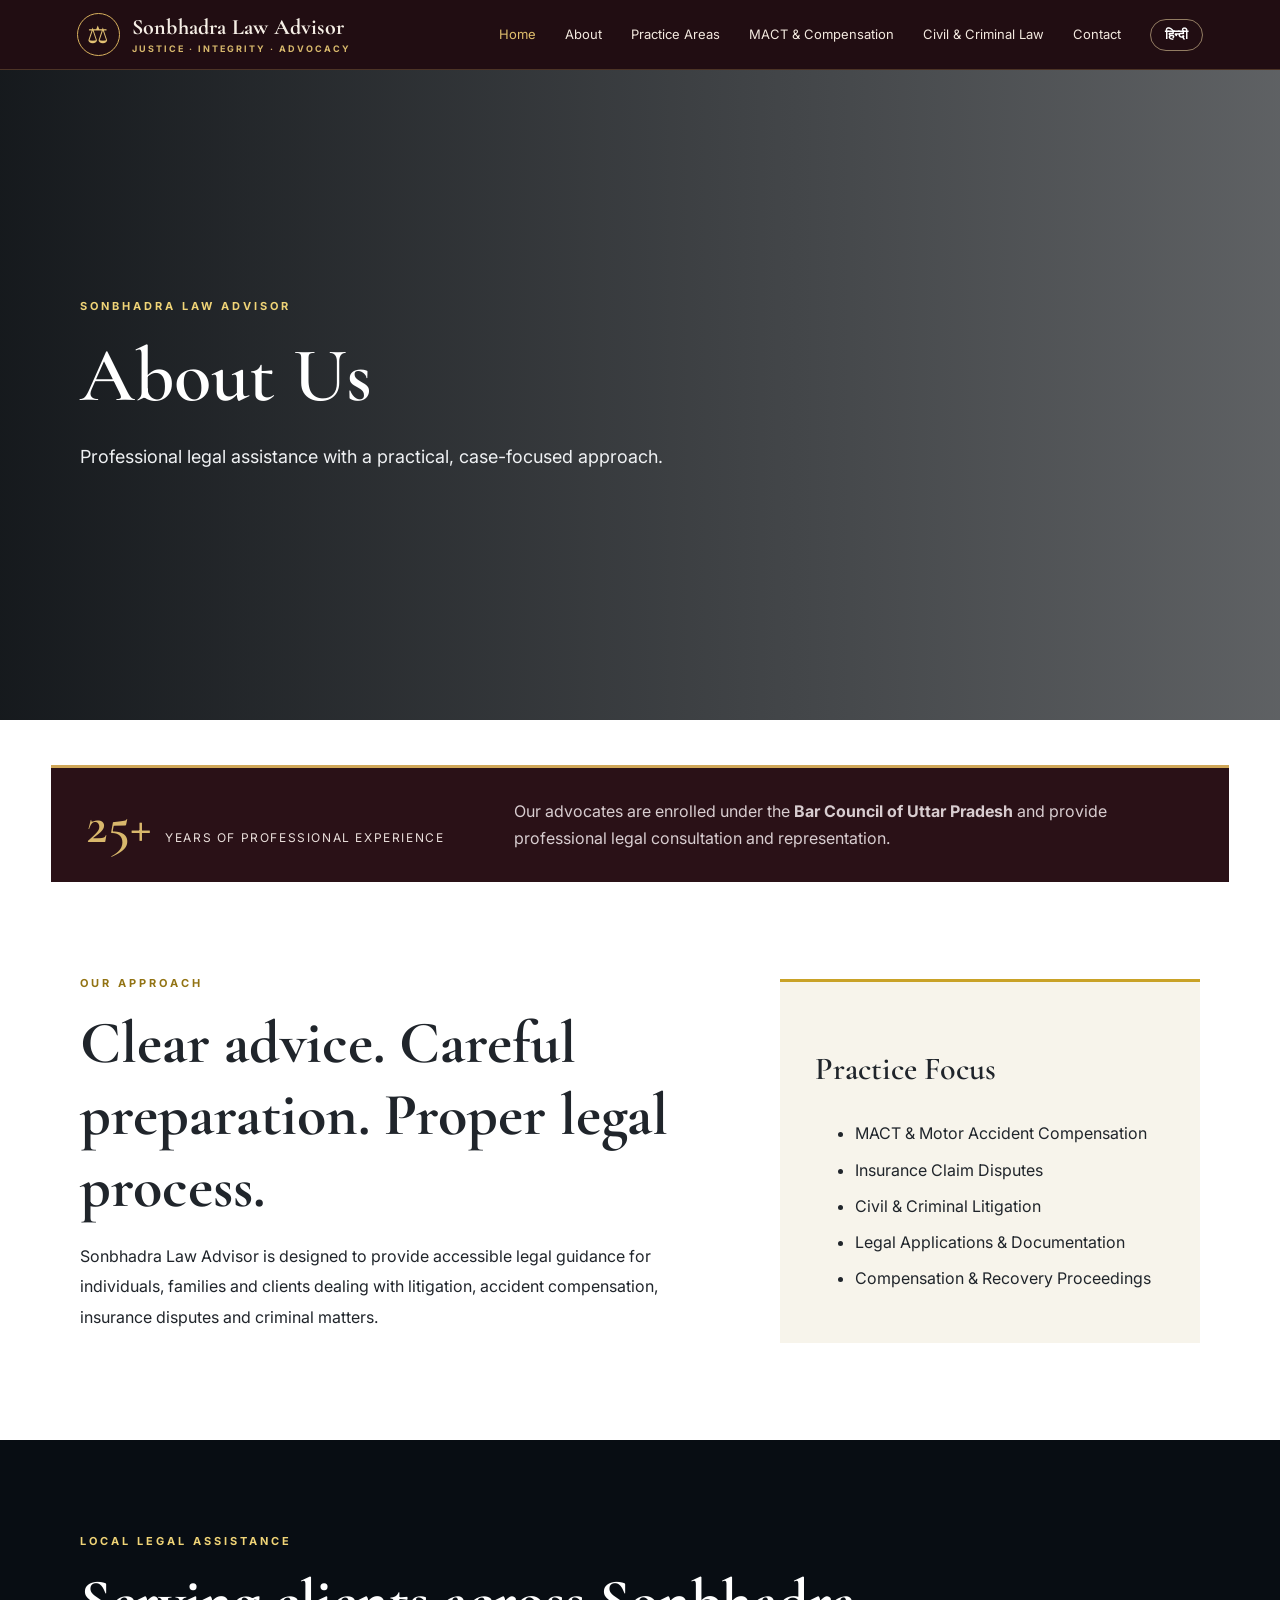
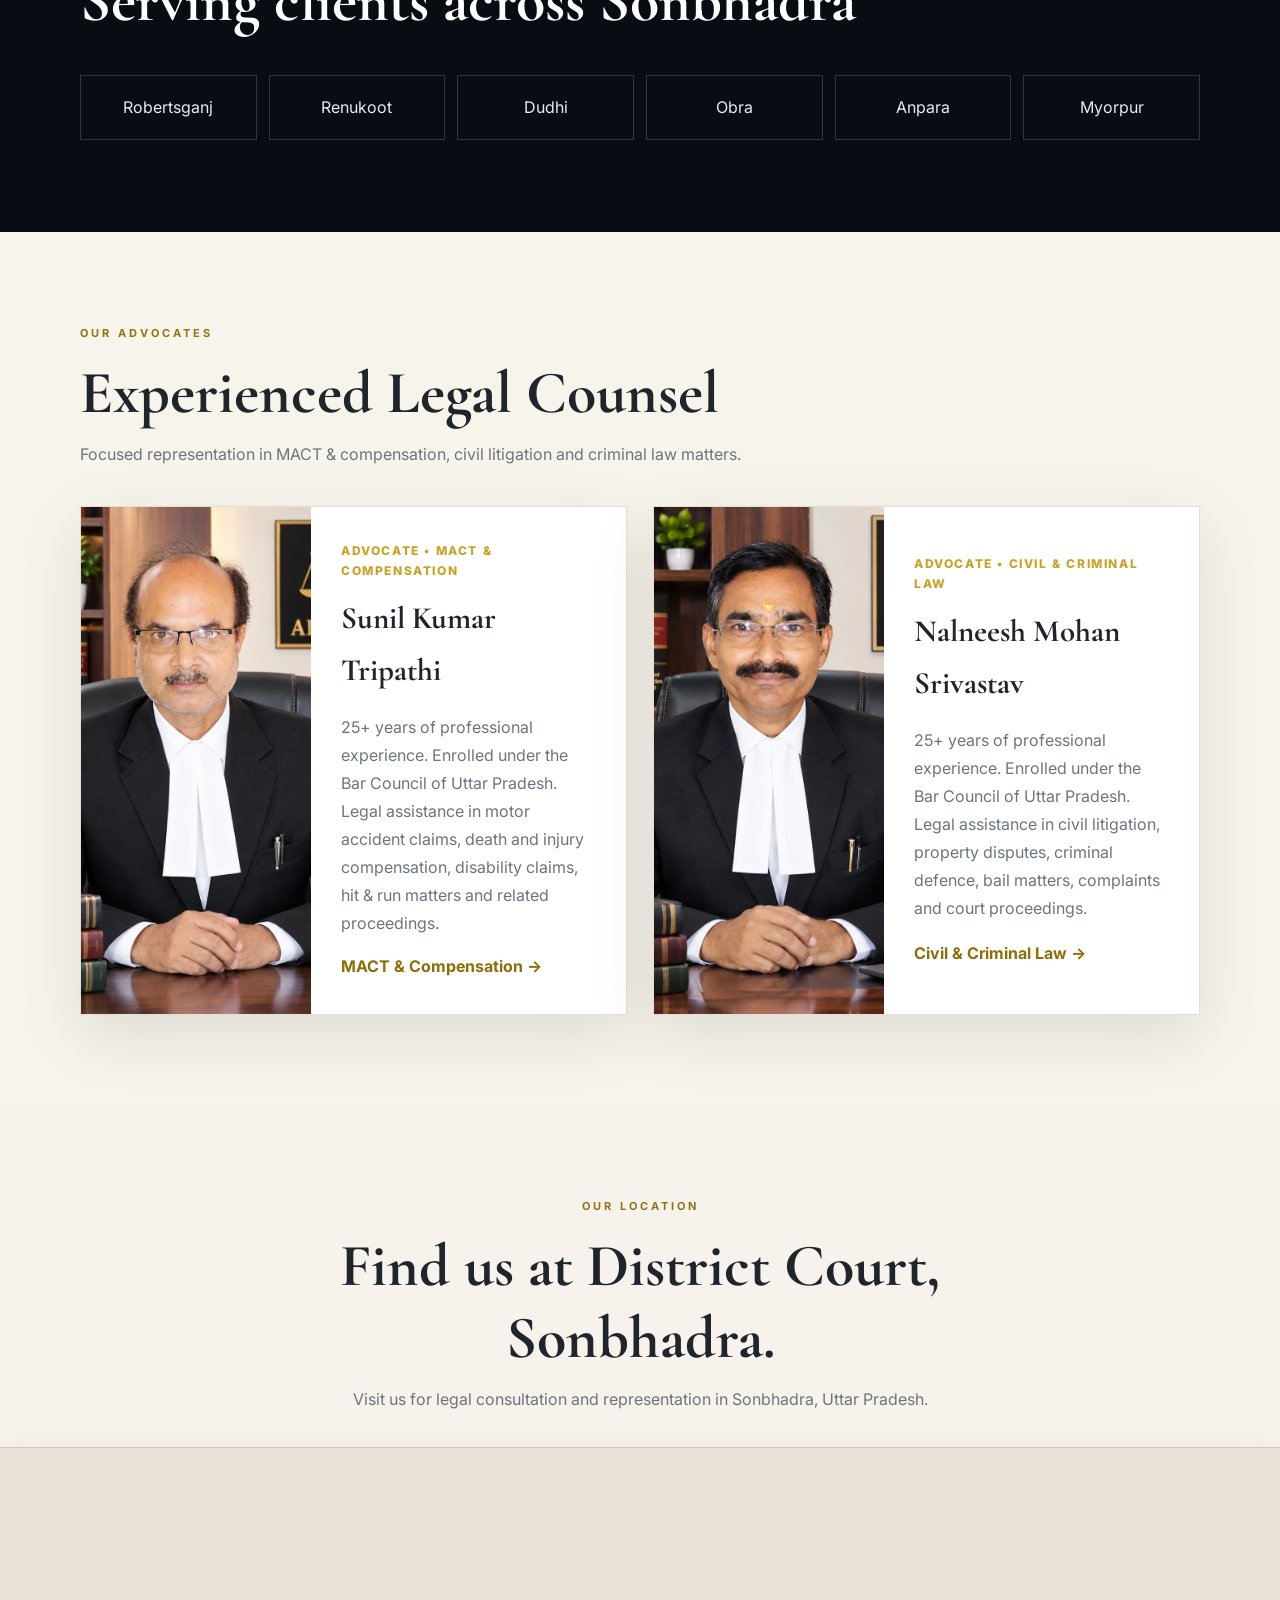
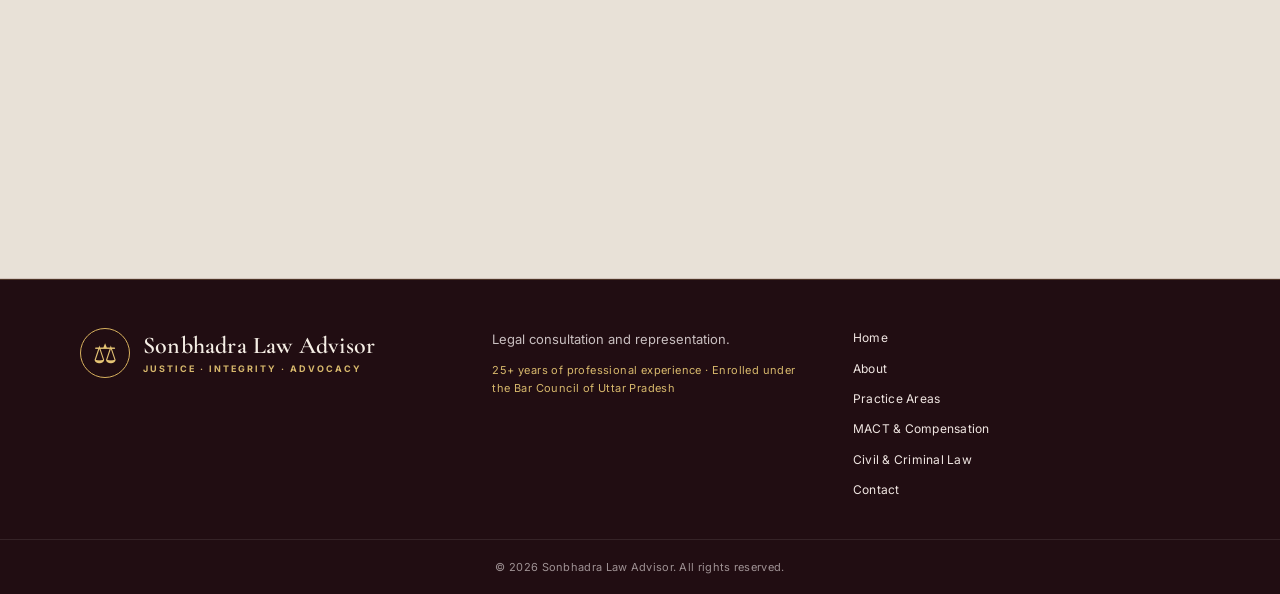
==== about.html @ 663901a7 "first commit" ====
<!DOCTYPE html>

<html lang="en"><head><meta charset="utf-8"/><meta content="width=device-width,initial-scale=1" name="viewport"/>
<title>About Sonbhadra Law Advisor | Advocate &amp; Legal Consultant</title>
<meta content="Learn about Sonbhadra Law Advisor and legal assistance for litigation, compensation, insurance and criminal matters in Sonbhadra." name="description"/>
<link href="https://sonbhadralawadvisor.com/about.html" rel="canonical"/><link href="style.css" rel="stylesheet"/></head>
<body>
<header class="site-header premium-header">
  <a class="logo" href="index.html">
    <div class="logo-symbol" aria-hidden="true">⚖</div>
    <div class="logo-text"><strong>Sonbhadra Law Advisor</strong><span>JUSTICE · INTEGRITY · ADVOCACY</span></div>
  </a>
  <button class="menu-toggle" id="menuToggle" aria-label="Open menu">☰</button>
  <nav id="navLinks">
    <a class="active" href="index.html" data-en="Home" data-hi="होम">Home</a>
    <a href="about.html" data-en="About" data-hi="हमारे बारे में">About</a>
    <a href="services.html" data-en="Practice Areas" data-hi="सेवाएँ">Practice Areas</a>
    <a href="mact-claim-compensation.html" data-en="MACT & Compensation" data-hi="MACT व क्षतिपूर्ति">MACT & Compensation</a>
    <a href="civil-law.html" data-en="Civil & Criminal Law" data-hi="सिविल एवं आपराधिक कानून">Civil & Criminal Law</a>
    <a href="contact.html" data-en="Contact" data-hi="संपर्क">Contact</a>
    <button class="lang-btn" id="langBtn">हिन्दी</button>
  </nav>
</header>
<main>
<section class="page-hero"><div class="container"><p class="eyebrow">SONBHADRA LAW ADVISOR</p><h1 data-en="About Us" data-hi="हमारे बारे में">About Us</h1><p data-en="Professional legal assistance with a practical, case-focused approach." data-hi="व्यावहारिक और मामले-केंद्रित दृष्टिकोण के साथ पेशेवर कानूनी सहायता।">Professional legal assistance with a practical, case-focused approach.</p></div></section>
<div class="experience-banner"><div><span class="experience-number">25+</span><span class="experience-label">Years of professional experience</span></div><p>Our advocates are enrolled under the <strong>Bar Council of Uttar Pradesh</strong> and provide professional legal consultation and representation.</p></div>
<section class="section"><div class="container split"><div><p class="eyebrow dark">OUR APPROACH</p><h2 data-en="Clear advice. Careful preparation. Proper legal process." data-hi="स्पष्ट सलाह। सावधानीपूर्वक तैयारी। उचित कानूनी प्रक्रिया।">Clear advice. Careful preparation. Proper legal process.</h2><p data-en="Sonbhadra Law Advisor is designed to provide accessible legal guidance for individuals, families and clients dealing with litigation, accident compensation, insurance disputes and criminal matters." data-hi="सोनभद्र लॉ एडवाइजर का उद्देश्य व्यक्तियों, परिवारों और ऐसे क्लाइंट्स को सुलभ कानूनी मार्गदर्शन देना है जो वाद-विवाद, दुर्घटना क्षतिपूर्ति, बीमा विवाद और आपराधिक मामलों से जुड़े हैं।">Sonbhadra Law Advisor is designed to provide accessible legal guidance for individuals, families and clients dealing with litigation, accident compensation, insurance disputes and criminal matters.</p></div><div class="info-panel"><h3 data-en="Practice Focus" data-hi="प्रमुख कार्यक्षेत्र">Practice Focus</h3><ul><li>MACT &amp; Motor Accident Compensation</li><li>Insurance Claim Disputes</li><li>Civil &amp; Criminal Litigation</li><li>Legal Applications &amp; Documentation</li><li>Compensation &amp; Recovery Proceedings</li></ul></div></div></section>
<section class="dark-section section"><div class="container"><div class="section-head light"><p class="eyebrow">LOCAL LEGAL ASSISTANCE</p><h2 data-en="Serving clients across Sonbhadra" data-hi="सोनभद्र के विभिन्न क्षेत्रों में कानूनी सहायता">Serving clients across Sonbhadra</h2></div><div class="area-grid"><div>Robertsganj</div><div>Renukoot</div><div>Dudhi</div><div>Obra</div><div>Anpara</div><div>Myorpur</div></div></div></section>
</main>
<section class="advocates-section section">
<div class="container">
<div class="section-head">
<p class="eyebrow dark">OUR ADVOCATES</p>
<h2>Experienced Legal Counsel</h2>
<p class="section-lead">Focused representation in MACT &amp; compensation, civil litigation and criminal law matters.</p>
</div>
<div class="advocates-grid">
<article class="advocate-card">
<div class="advocate-photo-wrap"><img alt="Sunil Kumar Tripathi, Advocate" class="advocate-photo" src="sunil-kumar-tripathi.png"/></div>
<div class="advocate-info">
<p class="advocate-role">ADVOCATE • MACT &amp; COMPENSATION</p>
<h3>Sunil Kumar Tripathi</h3>
<p>25+ years of professional experience. Enrolled under the Bar Council of Uttar Pradesh. Legal assistance in motor accident claims, death and injury compensation, disability claims, hit &amp; run matters and related proceedings.</p>
<a class="text-link" href="mact-claim-compensation.html">MACT &amp; Compensation →</a>
</div>
</article>
<article class="advocate-card">
<div class="advocate-photo-wrap"><img alt="Nalneesh Mohan Srivastav, Advocate" class="advocate-photo" src="nalneesh-mohan-srivastav.png"/></div>
<div class="advocate-info">
<p class="advocate-role">ADVOCATE • CIVIL &amp; CRIMINAL LAW</p>
<h3>Nalneesh Mohan Srivastav</h3>
<p>25+ years of professional experience. Enrolled under the Bar Council of Uttar Pradesh. Legal assistance in civil litigation, property disputes, criminal defence, bail matters, complaints and court proceedings.</p>
<div class="advocate-links">
<a class="text-link" href="civil-law.html">Civil &amp; Criminal Law →</a>
</div>
</div>
</article>
</div>
</div>
</section>

<section class="location-section section" aria-label="Our office location">
  <div class="container">
    <div class="section-head">
      <p class="eyebrow dark">OUR LOCATION</p>
      <h2>Find us at District Court, Sonbhadra.</h2>
      <p class="section-lead">Visit us for legal consultation and representation in Sonbhadra, Uttar Pradesh.</p>
    </div>
    <div class="map-frame">
      <iframe class="map" loading="lazy" title="District Court Sonbhadra location" src="https://www.google.com/maps?q=District%20Court%20Sonbhadra%20Uttar%20Pradesh&amp;output=embed"></iframe>
    </div>
  </div>
</section>
<footer class="footer premium-footer">
  <div class="container footer-top">
    <a class="footer-logo" href="index.html" aria-label="Sonbhadra Law Advisor home">
      <div class="footer-logo-symbol" aria-hidden="true">⚖</div>
      <div class="footer-logo-text"><strong>Sonbhadra Law Advisor</strong><span>JUSTICE · INTEGRITY · ADVOCACY</span></div>
    </a>
    <div class="footer-description"><p>Legal consultation and representation.</p><p class="footer-experience">25+ years of professional experience · Enrolled under the Bar Council of Uttar Pradesh</p></div>
    <nav class="footer-nav" aria-label="Footer navigation">
      <a href="index.html">Home</a><a href="about.html">About</a><a href="services.html">Practice Areas</a><a href="mact-claim-compensation.html">MACT &amp; Compensation</a><a href="civil-law.html">Civil &amp; Criminal Law</a><a href="contact.html">Contact</a>
    </nav>
  </div>
  <div class="copyright">© <span id="year"></span> Sonbhadra Law Advisor. All rights reserved.</div>
</footer><script src="script.js"></script></body></html>
---- style.css ----
@import url('https://fonts.googleapis.com/css2?family=Cormorant+Garamond:wght@500;600;700&family=Inter:wght@400;500;600;700&display=swap');

:root {
  --gold: #c9a227;
  --gold2: #f0d477;
  --dark: #080d13;
  --dark2: #101721;
  --cream: #f7f4eb;
  --white: #fff;
  --text: #20252b;
  --muted: #6d747e;
  --border: #e4dfd2;
  --shadow: 0 20px 60px rgba(0,0,0,.10);
  --serif: "Cormorant Garamond", Georgia, serif;
  --sans: Inter, Arial, sans-serif;
}

* { box-sizing: border-box; }

html { scroll-behavior: smooth; }

body {
  margin: 0;
  color: var(--text);
  font-family: var(--sans);
  line-height: 1.7;
  background: #fff;
}

a {
  text-decoration: none;
  color: inherit;
}

.container {
  width: min(1120px, 92%);
  margin: auto;
}

/* =========================
   HEADER / NAVIGATION
========================= */
.site-header {
  position: sticky;
  top: 0;
  z-index: 50;
  min-height: 78px;
  display: flex;
  align-items: center;
  padding: 0 4%;
  background: rgba(8,13,19,.97);
  color: #fff;
  border-bottom: 1px solid rgba(201,162,39,.25);
  backdrop-filter: blur(12px);
}

.brand {
  display: flex;
  gap: 11px;
  align-items: center;
  color: #fff;
  font-size: 13px;
  line-height: 1.05;
  letter-spacing: 2px;
}

.brand b {
  color: var(--gold2);
  font-weight: 700;
}

.brand-mark {
  width: 43px;
  height: 43px;
  display: grid;
  place-items: center;
  border: 1px solid var(--gold);
  border-radius: 50%;
  color: var(--gold2);
  font-size: 24px;
}

.site-header nav {
  margin-left: auto;
  display: flex;
  align-items: center;
  gap: 22px;
}

.site-header nav a {
  color: #e9edf2;
  font-size: 13px;
  transition: .25s;
}

.site-header nav a:hover,
.site-header nav a.active {
  color: var(--gold2);
}

.lang-btn {
  padding: 8px 12px;
  border: 1px solid var(--gold);
  border-radius: 4px;
  background: transparent;
  color: var(--gold2);
  cursor: pointer;
  font-weight: 600;
}

.menu-toggle {
  display: none;
  margin-left: auto;
  border: 0;
  background: none;
  color: #fff;
  font-size: 26px;
  cursor: pointer;
}

/* =========================
   HERO
========================= */
.hero {
  min-height: 650px;
  position: relative;
  display: flex;
  align-items: center;
  background:
    linear-gradient(90deg, rgba(4,8,12,.93), rgba(4,8,12,.64)),
    url("https://images.unsplash.com/photo-1589829545856-d10d557cf95f?auto=format&fit=crop&w=1800&q=85")
    center / cover;
}

.hero-content {
  position: relative;
  padding: 90px 0;
  color: #fff;
}

.eyebrow {
  margin: 0 0 14px;
  color: var(--gold2);
  font-size: 11px;
  font-weight: 700;
  letter-spacing: 3px;
  line-height: 1.7;
  text-transform: uppercase;
}

.eyebrow.dark {
  color: #927313;
}

.hero h1,
.page-hero h1 {
  max-width: 850px;
  margin: 0 0 24px;
  color: #fff;
  font-family: var(--serif);
  font-size: clamp(50px,7vw,88px);
  font-weight: 600;
  line-height: 1.2;
}

.hero-text {
  max-width: 720px;
  color: #e2e6eb;
  font-size: 18px;
  line-height: 1.9;
}

.hero-actions {
  display: flex;
  flex-wrap: wrap;
  gap: 13px;
  margin-top: 30px;
}

/* =========================
   BUTTONS
========================= */
.btn {
  display: inline-flex;
  align-items: center;
  justify-content: center;
  padding: 13px 21px;
  border: 1px solid transparent;
  border-radius: 3px;
  cursor: pointer;
  font-weight: 700;
}

.btn-gold {
  background: var(--gold);
  color: #0a0e13;
}

.btn-gold:hover {
  background: var(--gold2);
}

.btn-outline {
  border-color: rgba(255,255,255,.65);
  color: #fff;
}

.btn-outline:hover {
  border-color: var(--gold2);
  color: var(--gold2);
}

.btn-dark {
  background: var(--dark);
  color: #fff;
}

/* =========================
   COMMON SECTIONS
========================= */
.section {
  padding: 92px 0;
}

.intro {
  background: var(--cream);
}

.section h2 {
  margin: 0 0 18px;
  font-family: var(--serif);
  font-size: clamp(38px,5vw,60px);
  line-height: 1.2;
}

.section-head {
  margin-bottom: 38px;
}

.section-head.light h2 {
  color: #fff;
}

.dark-section {
  background: var(--dark);
  color: #fff;
}

.soft-section {
  background: var(--cream);
}

/* =========================
   SPLIT / QUOTE
========================= */
.split {
  display: grid;
  grid-template-columns: 1.2fr .8fr;
  gap: 70px;
  align-items: center;
}

.quote-card {
  padding: 45px;
  background: var(--dark);
  color: #fff;
  border-left: 4px solid var(--gold);
  box-shadow: var(--shadow);
}

.quote-mark {
  color: var(--gold);
  font: 70px var(--serif);
  line-height: .5;
}

.quote-card p {
  font: 600 28px/1.25 var(--serif);
}

/* =========================
   CARDS
========================= */
.cards {
  display: grid;
  grid-template-columns: repeat(3,1fr);
  gap: 18px;
}

.service-card {
  display: block;
  padding: 30px;
  border: 1px solid rgba(255,255,255,.14);
  background: rgba(255,255,255,.035);
  transition: .25s;
}

.service-card:hover {
  transform: translateY(-5px);
  border-color: var(--gold);
}

.service-card span {
  color: var(--gold2);
  font-size: 12px;
  letter-spacing: 2px;
}

.service-card h3 {
  margin: 14px 0 8px;
  font: 600 28px var(--serif);
}

.service-card p {
  margin: 0;
  color: #c8ced6;
}

.light-cards .service-card.light {
  background: #fff;
  border: 1px solid var(--border);
  color: var(--text);
  box-shadow: 0 8px 30px rgba(0,0,0,.04);
}

.light-cards .service-card.light p {
  color: var(--muted);
}

/* =========================
   CTA
========================= */
.cta {
  background: var(--cream);
}

.cta-box {
  display: flex;
  justify-content: space-between;
  align-items: center;
  gap: 30px;
}

/* =========================
   PAGE HERO / MACT HERO
========================= */
.page-hero {
  min-height: 650px;
  position: relative;
  display: flex;
  align-items: center;
  background:
    linear-gradient(90deg, rgba(4,8,12,.93), rgba(4,8,12,.64)),
    url("https://images.unsplash.com/photo-1589829545856-d10d557cf95f?auto=format&fit=crop&w=1800&q=85")
    center / cover;
}

/* Corrected original .mact-hero syntax */
.mact-hero {
  min-height: 650px;
  position: relative;
  display: flex;
  align-items: center;
  padding: 105px 0 95px;
  color: #fff;
  background:
    linear-gradient(90deg, rgba(4,8,12,.94), rgba(4,8,12,.62)),
    url("https://images.unsplash.com/photo-1505664194779-8beaceb93744?auto=format&fit=crop&w=1800&q=85")
    center / cover;
}

.page-hero h1 {
  margin-bottom: 15px;
  font-size: clamp(48px,6vw,78px);
}

.page-hero p:not(.eyebrow) {
  max-width: 720px;
  color: #eff1f3;
  font-size: 18px;
  line-height: 1.9;
}

/* =========================
   INFORMATION PANEL
========================= */
.info-panel {
  padding: 35px;
  background: var(--cream);
  border-top: 3px solid var(--gold);
}

.info-panel h3 {
  font: 600 32px var(--serif);
}

.info-panel li {
  margin: 9px 0;
}

/* =========================
   AREA GRID
========================= */
.area-grid {
  display: grid;
  grid-template-columns: repeat(6,1fr);
  gap: 12px;
}

.area-grid div {
  padding: 18px;
  border: 1px solid rgba(255,255,255,.16);
  color: #e8ebef;
  text-align: center;
}

/* =========================
   SERVICE LIST
========================= */
.service-list {
  display: grid;
  grid-template-columns: 1fr 1fr;
  gap: 0;
}

.service-list article {
  display: grid;
  grid-template-columns: 55px 1fr;
  gap: 18px;
  padding: 34px 28px;
  border-bottom: 1px solid var(--border);
}

.service-list article > span {
  color: var(--gold);
  font-weight: 700;
}

.service-list h2 {
  margin: 0 0 8px;
  font-size: 36px;
}

.service-list p {
  color: var(--muted);
}

.text-link {
  color: #8d6e08;
  font-weight: 700;
}

/* =========================
   CHECK LIST
========================= */
.check-list {
  display: grid;
  grid-template-columns: 1fr 1fr;
  gap: 13px;
}

.check-list div {
  padding: 15px 18px;
  background: rgba(255,255,255,.06);
  border: 1px solid rgba(255,255,255,.12);
}

/* =========================
   PROCESS STEPS
========================= */
.steps {
  display: grid;
  grid-template-columns: repeat(5,1fr);
  gap: 15px;
}

.steps > div {
  padding: 25px 18px;
  border-top: 2px solid var(--gold);
  background: #fff;
  box-shadow: 0 8px 25px rgba(0,0,0,.05);
}

.steps b {
  color: var(--gold);
  font-size: 13px;
}

.steps h3 {
  margin: 12px 0 5px;
  font: 600 25px var(--serif);
}

.steps p {
  color: var(--muted);
  font-size: 14px;
}

/* =========================
   DOCUMENT GRID
========================= */
.doc-grid {
  display: grid;
  grid-template-columns: repeat(2,1fr);
  gap: 10px;
}

.doc-grid div {
  padding: 14px 17px;
  background: #fff;
  border: 1px solid var(--border);
}

/* =========================
   FAQ
========================= */
.faq-section details {
  padding: 18px 0;
  border-bottom: 1px solid var(--border);
}

.faq-section summary {
  cursor: pointer;
  font-weight: 700;
}

.faq-section details p {
  max-width: 850px;
  color: var(--muted);
}

/* =========================
   CONTACT
========================= */
.contact-box {
  display: grid;
  grid-template-columns: 1fr 1fr;
  gap: 55px;
  align-items: start;
}

.contact-box form {
  display: grid;
  gap: 12px;
}

.contact-box input,
.contact-box textarea {
  width: 100%;
  padding: 14px;
  border: 1px solid var(--border);
  outline: none;
  background: #fff;
  font: inherit;
}

.contact-box input:focus,
.contact-box textarea:focus {
  border-color: var(--gold);
}

.contact-details {
  margin-top: 28px;
  color: var(--muted);
}

/* =========================
   DISCLAIMER
========================= */
.disclaimer {
  padding: 22px 0;
  background: #f1eee5;
  color: #62676d;
  font-size: 13px;
}

/* =========================
   FOOTER
========================= */
.footer {
  padding: 55px 0 0;
  background: #060a0f;
  color: #aeb6c0;
}

.footer-grid {
  display: flex;
  justify-content: space-between;
  gap: 40px;
}

.footer b {
  color: #fff;
  letter-spacing: 1px;
}

.footer p {
  max-width: 500px;
}

.footer-grid > div:last-child {
  display: flex;
  gap: 18px;
  flex-wrap: wrap;
}

.footer a:hover {
  color: var(--gold2);
}

.copyright {
  margin-top: 40px;
  padding: 20px;
  border-top: 1px solid rgba(255,255,255,.08);
  text-align: center;
  font-size: 12px;
}

/* =========================
   HINDI TEXT
========================= */
[data-hi] {
  line-height: 1.9;
}

[data-hi].eyebrow {
  line-height: 1.7;
}

/* =========================
   RESPONSIVE <= 900px
========================= */
@media (max-width: 900px) {
  .site-header {
    min-height: 70px;
  }

  .menu-toggle {
    display: block;
  }

  .site-header nav {
    display: none;
    position: absolute;
    top: 70px;
    left: 0;
    right: 0;
    flex-direction: column;
    align-items: stretch;
    gap: 15px;
    padding: 20px 5%;
    margin-left: 0;
    background: var(--dark);
  }

  .site-header nav.open {
    display: flex;
  }

  .lang-btn {
    align-self: flex-start;
  }

  .cards {
    grid-template-columns: 1fr 1fr;
  }

  .split,
  .contact-box {
    grid-template-columns: 1fr;
    gap: 35px;
  }

  .area-grid {
    grid-template-columns: repeat(3,1fr);
  }

  .steps {
    grid-template-columns: 1fr 1fr;
  }

  .service-list {
    grid-template-columns: 1fr;
  }
}

/* =========================
   RESPONSIVE <= 550px
========================= */
@media (max-width: 550px) {
  .hero {
    min-height: 610px;
  }

  .hero h1 {
    font-size: 48px;
  }

  .section {
    padding: 65px 0;
  }

  .cards,
  .steps,
  .doc-grid {
    grid-template-columns: 1fr;
  }

  .area-grid {
    grid-template-columns: 1fr 1fr;
  }

  .check-list {
    grid-template-columns: 1fr;
  }

  .cta-box,
  .footer-grid {
    flex-direction: column;
    align-items: flex-start;
  }

  .brand {
    font-size: 11px;
  }

  .brand-mark {
    width: 38px;
    height: 38px;
  }

  .service-list article {
    padding: 25px 8px;
  }
}
.team-grid{
  display:grid;
  grid-template-columns:repeat(3,1fr);
  gap:25px;
}

.team-card{
  background:white;
  position:relative;
  overflow:hidden;
  box-shadow:0 12px 35px rgba(36,16,20,.06);
  transition:.4s ease;
}

.team-card:hover{
  transform:translateY(-10px);
  box-shadow:var(--shadow);
}

.team-photo{
  height:300px;
  display:grid;
  place-items:center;
  background:
    linear-gradient(145deg,#e8dfd2,#bcae9d);
  color:var(--burgundy);
  font-size:100px;
  font-family:"Playfair Display",serif;
  position:relative;
  overflow:hidden;
}

.team-photo::after{
  content:"";
  position:absolute;
  inset:0;
  background:linear-gradient(transparent,rgba(36,16,20,.35));
}

.team-info{
  padding:27px;
}

.team-info small{
  color:var(--gold);
  text-transform:uppercase;
  font-size:10px;
  letter-spacing:2px;
  font-weight:700;
}

.team-info h3{
  color:var(--burgundy);
  font-family:"Playfair Display",serif;
  font-size:25px;
  margin:7px 0;
}

.team-info p{
  color:var(--muted);
  font-size:13px;
}
.contact-grid{
  display:grid;
  grid-template-columns:.85fr 1.15fr;
  gap:70px;
}

.contact-details{
  display:grid;
  gap:25px;
  margin-top:30px;
}

.contact-item{
  display:flex;
  gap:15px;
  align-items:flex-start;
}

.contact-icon{
  width:42px;
  height:42px;
  border:1px solid var(--gold);
  color:var(--gold);
  display:grid;
  place-items:center;
  flex-shrink:0;
}

.contact-item strong{
  display:block;
  color:var(--burgundy);
  margin-bottom:3px;
}

.contact-item span{
  color:var(--muted);
  font-size:13px;
}

.contact-form{
  background:white;
  padding:40px;
  box-shadow:0 15px 50px rgba(36,16,20,.07);
}

.form-row{
  display:grid;
  grid-template-columns:1fr 1fr;
  gap:18px;
}

.form-group{
  margin-bottom:18px;
}

.form-group label{
  display:block;
  color:var(--burgundy);
  font-size:12px;
  font-weight:700;
  margin-bottom:7px;
}

.form-group input,
.form-group textarea,
.form-group select{
  width:100%;
  border:1px solid #e4ddd4;
  background:#fcfaf7;
  padding:13px 14px;
  outline:none;
  font-family:inherit;
  font-size:13px;
}

.form-group textarea{
  min-height:125px;
  resize:vertical;
}

.form-group input:focus,
.form-group textarea:focus,
.form-group select:focus{
  border-color:var(--gold);
}

/* MAP */

.map{
  width:100%;
  height:370px;
  border:0;
  display:block;
}



/* =========================
   ADVOCATE / COUNSEL SECTIONS
========================= */
.advocates-section {
  background: var(--cream);
}

.section-lead {
  max-width: 700px;
  color: var(--muted);
  margin-top: -6px;
}

/* Home page advocate profiles with photos */
.homepage-team .advocate-card {
  display: block;
  grid-template-columns: none;
}
.advocates-grid {
  display: grid;
  grid-template-columns: repeat(2, minmax(0, 1fr));
  gap: 26px;
}

.advocate-card {
  display: grid;
  grid-template-columns: 230px 1fr;
  background: #fff;
  border: 1px solid var(--border);
  box-shadow: var(--shadow);
  overflow: hidden;
}

.advocate-card.compact {
  grid-template-columns: 180px 1fr;
}

.advocate-photo-wrap {
  min-height: 360px;
}

.advocate-photo,
.counsel-image {
  width: 100%;
  height: 100%;
  object-fit: cover;
  object-position: center top;
  display: block;
}

.advocate-info {
  padding: 34px 30px;
  align-self: center;
}

.advocate-role,
.counsel-specialization {
  margin: 0 0 10px;
  color: var(--gold);
  font-size: 12px;
  font-weight: 800;
  letter-spacing: 1.6px;
}

.advocate-info h3,
.counsel-copy h2 {
  margin: 0 0 12px;
  font-family: var(--serif);
  color: var(--text);
}

.advocate-info h3 {
  font-size: 31px;
}

.advocate-info p:not(.advocate-role) {
  color: var(--muted);
  line-height: 1.75;
}

.advocate-links {
  display: flex;
  flex-wrap: wrap;
  gap: 12px;
  margin-top: 18px;
}

.counsel-section {
  background: #fff;
}

.counsel-layout {
  display: grid;
  grid-template-columns: minmax(280px, 420px) 1fr;
  gap: 58px;
  align-items: center;
}

.counsel-photo {
  height: 500px;
  overflow: hidden;
  border: 1px solid var(--border);
  box-shadow: var(--shadow);
}

.counsel-copy {
  max-width: 720px;
}

.counsel-copy h2 {
  font-size: clamp(38px, 5vw, 62px);
}

.counsel-copy > p:not(.eyebrow):not(.counsel-specialization) {
  color: var(--muted);
  line-height: 1.85;
  max-width: 680px;
}

.btn-outline-dark {
  border: 1px solid var(--dark);
  color: var(--dark);
}

.btn-outline-dark:hover {
  background: var(--dark);
  color: #fff;
}

@media (max-width: 900px) {
  .advocates-grid,
  .counsel-layout {
    grid-template-columns: 1fr;
  }

  .advocate-card,
  .advocate-card.compact {
    grid-template-columns: 190px 1fr;
  }

  .counsel-photo {
    height: 440px;
    max-width: 520px;
  }
}

@media (max-width: 620px) {
  .advocate-card,
  .advocate-card.compact {
    grid-template-columns: 1fr;
  }

  .advocate-photo-wrap {
    height: 360px;
    min-height: 0;
  }

  .advocate-card.compact .advocate-photo {
    height: 320px;
  }

  .advocate-info {
    padding: 26px 22px;
  }

  .counsel-photo {
    height: 380px;
  }
}


/* =========================
   HOMEPAGE FLOATING CONTACT
========================= */
.floating-actions {
  position: fixed;
  right: 22px;
  bottom: 22px;
  z-index: 100;
  display: flex;
  flex-direction: column;
  gap: 10px;
  align-items: flex-end;
}

.floating-actions a {
  display: inline-flex;
  align-items: center;
  gap: 9px;
  min-height: 48px;
  padding: 0 16px;
  border-radius: 999px;
  box-shadow: 0 10px 28px rgba(0,0,0,.22);
  font-size: 13px;
  font-weight: 800;
  transition: transform .2s ease, box-shadow .2s ease;
}

.floating-actions a:hover {
  transform: translateY(-2px);
  box-shadow: 0 14px 34px rgba(0,0,0,.28);
}

.floating-consultant {
  background: var(--gold);
  color: var(--dark);
}

.floating-whatsapp {
  background: #25d366;
  color: #fff;
}

.floating-actions span {
  width: 26px;
  height: 26px;
  display: grid;
  place-items: center;
  border-radius: 50%;
  font-size: 16px;
}

@media (max-width: 640px) {
  .floating-actions {
    right: 12px;
    bottom: 12px;
    gap: 8px;
  }
  .floating-actions a {
    min-height: 44px;
    padding: 0 13px;
    font-size: 12px;
  }
}

/* =========================
   REFERENCE-STYLE HOMEPAGE
========================= */
.hero-description{max-width:760px;color:#e2e6eb;font-size:18px;line-height:1.9;margin:0}
.consultation-strip{background:var(--cream);padding:0 0 20px}
.consultation-card{margin-top:-35px;position:relative;z-index:3;display:flex;justify-content:space-between;align-items:center;gap:35px;padding:38px 42px;background:#fff;border-top:3px solid var(--gold);box-shadow:0 18px 50px rgba(0,0,0,.10)}
.consultation-card h2{margin:0 0 8px;font:600 36px/1.2 var(--serif)}
.consultation-card p:not(.eyebrow){margin:0;color:var(--muted)}
.section-lead{max-width:760px;color:var(--muted);font-size:16px}
.section-head.light .section-lead{color:#c8ced6}
.practice-cards{grid-template-columns:repeat(3,1fr)}
.quote-signature{margin-top:25px;color:var(--gold2);font-size:12px;letter-spacing:2px;text-transform:uppercase;font-weight:700}
.contact-section{background:var(--cream)}
.contact-grid{display:grid;grid-template-columns:1fr 1fr;gap:70px;align-items:start}
.contact-copy h2{font:600 clamp(40px,5vw,60px)/1.15 var(--serif);margin:0 0 15px}
.contact-copy>p:not(.eyebrow){color:var(--muted);max-width:580px}
.contact-details{display:grid;gap:22px;margin-top:34px}
.contact-item{display:flex;gap:15px;align-items:flex-start}
.contact-icon{width:42px;height:42px;display:grid;place-items:center;border:1px solid var(--gold);color:#8d6e08;background:#fff;font-size:19px;flex:0 0 42px}
.contact-item strong{display:block;margin-bottom:3px;color:var(--text)}
.contact-item span{display:block;color:var(--muted)}
.contact-form{padding:38px;background:#fff;box-shadow:var(--shadow);display:grid;gap:17px;border-top:3px solid var(--gold)}
.form-row{display:grid;grid-template-columns:1fr 1fr;gap:16px}
.form-group{display:grid;gap:7px}
.form-group label{font-size:12px;font-weight:700;letter-spacing:.5px;color:#343a40}
.form-group input,.form-group select,.form-group textarea{width:100%;padding:14px 15px;border:1px solid var(--border);background:#fff;color:var(--text);outline:none;font:inherit;border-radius:0}
.form-group input:focus,.form-group select:focus,.form-group textarea:focus{border-color:var(--gold);box-shadow:0 0 0 2px rgba(201,162,39,.10)}
.form-group textarea{min-height:145px;resize:vertical}
.form-note{color:var(--muted);font-size:12px}
.contact-map-wrap{margin-top:35px}
.map{width:100%;height:300px;border:0;display:block;filter:saturate(.75)}
.floating-actions{position:fixed;right:22px;bottom:22px;z-index:100;display:flex;flex-direction:column;gap:10px}
.floating-actions a{display:flex;align-items:center;gap:10px;padding:11px 15px;border-radius:999px;box-shadow:0 10px 30px rgba(0,0,0,.22);font-size:13px}
.floating-consultant{background:var(--dark);color:#fff;border:1px solid var(--gold)}
.floating-whatsapp{background:#168c4a;color:#fff}
.floating-actions span{width:25px;height:25px;display:grid;place-items:center;border-radius:50%;font-size:16px}
.floating-consultant span{color:var(--gold2)}
.floating-whatsapp span{background:rgba(255,255,255,.18)}
@media(max-width:900px){
 .consultation-card,.cta-box{flex-direction:column;align-items:flex-start}
 .consultation-card{margin-top:-20px;padding:30px}
 .practice-cards{grid-template-columns:1fr 1fr}
 .contact-grid{grid-template-columns:1fr;gap:40px}
}
@media(max-width:550px){
 .practice-cards,.form-row{grid-template-columns:1fr}
 .consultation-card h2{font-size:30px}
 .contact-form{padding:25px 20px}
 .floating-actions{right:14px;bottom:14px}
 .floating-actions a{padding:10px 13px}
 .floating-actions strong{font-size:12px}
}

/* =========================
   PREMIUM SONBHADRA LAW ADVISOR HEADER + FLOATING CONSULTATION CARD
========================= */
.premium-header{background:#210d12!important;border-bottom:1px solid rgba(226,190,108,.22)!important;min-height:70px!important;padding:0 6%!important;}
.premium-header .logo{display:flex;align-items:center;gap:12px;color:#fff;text-decoration:none}
.premium-header .logo-symbol{width:43px;height:43px;border:1.5px solid #d8b15e;border-radius:50%;display:grid;place-items:center;color:#e4c374;font-size:24px;line-height:1}
.premium-header .logo-text strong{display:block;color:#f5eee5;font-family:var(--serif);font-size:22px;line-height:1.05;letter-spacing:.2px}
.premium-header .logo-text span{display:block;margin-top:5px;color:#d7b86c;font:700 9px/1 Inter,Arial,sans-serif;letter-spacing:2px}
.premium-header nav{gap:29px}
.premium-header nav a{color:#f3e9df;font-size:13px}
.premium-header nav a:hover,.premium-header nav a.active{color:#e1bf6d}
.premium-header .lang-btn{border:1px solid rgba(238,216,165,.55);border-radius:18px;color:#fff;padding:7px 14px;background:transparent}
.premium-hero{min-height:610px;background:linear-gradient(90deg,rgba(30,11,16,.92) 0%,rgba(37,14,20,.80) 48%,rgba(37,14,20,.48) 100%),url("https://images.unsplash.com/photo-1589829545856-d10d557cf95f?auto=format&fit=crop&w=1800&q=85") center/cover!important}
.hero-layout{width:min(1200px,92%);margin:auto;display:grid;grid-template-columns:minmax(0,1fr) 330px;gap:45px;align-items:center}
.premium-hero .hero-content{padding:75px 0 90px}
.premium-hero h1{font-size:clamp(58px,7.2vw,92px);line-height:.98;color:#e7c778;max-width:700px}
.premium-hero .hero-description{max-width:620px;color:#e7dfe0}
.floating-consultation-card{background:#fff;color:#28171a;padding:38px 30px 30px;box-shadow:0 25px 55px rgba(0,0,0,.28);align-self:center;margin-top:5px;position:relative;z-index:3}
.floating-consultation-card:before{content:"";position:absolute;left:0;top:0;width:100%;height:6px;background:#d1ab60}
.floating-consultation-card .card-eyebrow{color:#c29643;margin-bottom:16px;font-size:10px}
.floating-consultation-card h2{font:600 31px/1.05 var(--serif);margin:0 0 16px;color:#4b1d25}
.floating-consultation-card p:not(.eyebrow){color:#766d6b;font-size:13px;line-height:1.7;margin-bottom:22px}
.btn-card-whatsapp{display:flex;width:100%;background:#d0a758;color:#17110d;border:0;padding:16px 12px;font-size:13px}
.btn-card-whatsapp:hover{background:#e2c172}
@media(max-width:900px){.premium-header{padding:0 4%!important}.hero-layout{grid-template-columns:1fr}.premium-hero{min-height:auto}.floating-consultation-card{width:min(100%,420px);margin:-25px auto 35px}.premium-hero .hero-content{padding-bottom:55px}.premium-header nav{background:#210d12!important;top:70px}}
@media(max-width:550px){.premium-header .logo-text strong{font-size:18px}.premium-header .logo-text span{font-size:7px;letter-spacing:1.5px}.premium-hero h1{font-size:51px}.floating-consultation-card{padding:32px 23px 24px}.floating-consultation-card h2{font-size:28px}}


/* =========================
   LEGAL CONCERN — REFERENCE STYLE
========================= */
.legal-concern-section{
  position:relative;
  min-height:520px;
  display:flex;
  align-items:center;
  justify-content:center;
  overflow:hidden;
  background:
    linear-gradient(90deg,rgba(43,17,23,.97),rgba(62,23,31,.90)),
    url("https://images.unsplash.com/photo-1589994965851-a8f479c573a9?auto=format&fit=crop&w=1800&q=85") center/cover;
  text-align:center;
  color:#fff;
}
.legal-concern-overlay{position:absolute;inset:0;background:radial-gradient(circle at 50% 40%,rgba(132,61,73,.16),transparent 58%);}
.legal-concern-content{position:relative;z-index:1;display:flex;flex-direction:column;align-items:center;padding:70px 20px;}
.legal-concern-eyebrow{color:#d7b86c!important;margin-bottom:22px;letter-spacing:3px;}
.legal-concern-content h2{margin:0;color:#fff;font-family:Georgia,"Times New Roman",serif;font-size:clamp(50px,6.1vw,82px);line-height:1.04;font-weight:600;letter-spacing:-2px;}
.legal-concern-content>p:not(.eyebrow){margin:25px 0 30px;color:#e7dfe0;font-size:16px;line-height:1.8;}
.legal-concern-btn{background:#d0a758;color:#201216;border:0;padding:16px 31px;font-weight:800;box-shadow:0 12px 30px rgba(0,0,0,.24);}
.legal-concern-btn:hover{background:#e0bd70;color:#201216;transform:translateY(-2px);}
.form-heading h3{font:600 34px/1.1 var(--serif);margin:0 0 8px;color:#3d1b21;}
.form-heading p:not(.eyebrow){margin:0 0 8px;color:var(--muted);font-size:14px;line-height:1.7;}
.experience-banner{width:min(1200px,92%);margin:45px auto 0;padding:30px 35px;background:#2a1117;color:#fff;display:flex;align-items:center;justify-content:space-between;gap:30px;border-top:3px solid #d0a758;}
.experience-banner>div{display:flex;align-items:baseline;gap:14px;white-space:nowrap;}
.experience-number{font:600 54px/1 var(--serif);color:#d9b86c;}
.experience-label{font-size:12px;letter-spacing:1.6px;text-transform:uppercase;color:#e9deda;}
.experience-banner p{margin:0;max-width:680px;color:#d8cdd0;line-height:1.7;}
@media(max-width:700px){
  .legal-concern-section{min-height:500px;}
  .legal-concern-content h2{font-size:46px;letter-spacing:-1px;}
  .desktop-break{display:none;}
  .experience-banner{flex-direction:column;align-items:flex-start;padding:26px 22px;}
  .experience-banner>div{white-space:normal;}
  .experience-number{font-size:46px;}
}

.counsel-credential{color:#9b762f!important;font-weight:700;letter-spacing:.2px;margin:10px 0 14px!important;font-size:13px!important;}


/* =========================
   HOMEPAGE INTEGRITY STANDARD
========================= */
.integrity-strip{
  position:relative;
  z-index:2;
  background:
    linear-gradient(90deg,rgba(38,14,20,.98),rgba(53,20,27,.95)),
    url("https://images.unsplash.com/photo-1589829545856-d10d557cf95f?auto=format&fit=crop&w=1800&q=70") center/cover;
  border-top:1px solid rgba(226,190,108,.16);
  border-bottom:1px solid rgba(226,190,108,.16);
  color:#fff;
}
.integrity-inner{
  width:min(1200px,92%);
  margin:0 auto;
  display:grid;
  grid-template-columns:repeat(3,1fr);
}
.integrity-item{
  min-height:132px;
  padding:27px 32px;
  display:flex;
  align-items:center;
  gap:24px;
  border-right:1px solid rgba(255,255,255,.11);
}
.integrity-item:last-child{border-right:0}
.integrity-number{
  flex:0 0 auto;
  color:#dfbf70;
  font:600 27px/1 Georgia,"Times New Roman",serif;
}
.integrity-item strong{
  display:block;
  margin-bottom:8px;
  color:#e9dfe0;
  font-size:11px;
  letter-spacing:1.6px;
}
.integrity-item p{
  margin:0;
  max-width:260px;
  color:#bcaeb1;
  font-size:12px;
  line-height:1.6;
}
.homepage-team{background:#f7f4ee}
.homepage-team .section-head{text-align:center;max-width:780px;margin-left:auto;margin-right:auto}
.homepage-team .section-head h2{font-size:clamp(46px,5.5vw,72px);line-height:1.03;color:#4b1d25}
.homepage-team .section-lead{max-width:720px;margin-left:auto;margin-right:auto}
.homepage-team .advocates-grid{grid-template-columns:repeat(2,minmax(0,1fr));gap:26px}
.homepage-team .advocate-card{display:block;border:0;background:#fff;box-shadow:0 15px 45px rgba(54,35,27,.10)}
.homepage-team .advocate-photo-wrap{height:390px;min-height:0;background:#ddd2c4;overflow:hidden}
.homepage-team .advocate-photo{transition:transform .5s ease}
.homepage-team .advocate-card:hover .advocate-photo{transform:scale(1.025)}
.homepage-team .advocate-info{padding:28px 28px 31px}
.homepage-team .advocate-role{color:#b9893e;font-size:10px;letter-spacing:2px;font-weight:700}
.homepage-team .advocate-info h3{color:#4b1d25;font-family:Georgia,"Times New Roman",serif;font-size:27px;margin:10px 0 9px}
.homepage-team .advocate-info p:not(.advocate-role){color:#746b68;line-height:1.7;font-size:14px}
@media(max-width:900px){
 .integrity-inner{grid-template-columns:1fr}
 .integrity-item{min-height:auto;border-right:0;border-bottom:1px solid rgba(255,255,255,.11);padding:22px 24px}
 .integrity-item:last-child{border-bottom:0}
 .homepage-team .advocates-grid{grid-template-columns:1fr}
}
@media(max-width:550px){
 .homepage-team .section-head h2{font-size:43px}
 .homepage-team .advocate-photo-wrap{height:340px}
 .integrity-item{gap:17px;padding:20px}
}

/* =========================
   PREMIUM FOOTER — MATCHES HEADER BRANDING
========================= */
.premium-footer{
  background:#210d12;
  color:#d8cfd0;
  padding:0;
  border-top:1px solid rgba(226,190,108,.22);
}
.premium-footer .footer-top{
  min-height:230px;
  padding:48px 0 38px;
  display:grid;
  grid-template-columns:minmax(260px,1.05fr) minmax(220px,.9fr) minmax(260px,1fr);
  gap:48px;
  align-items:start;
}
.footer-logo{display:flex;align-items:center;gap:13px;text-decoration:none;color:#fff;width:max-content}
.footer-logo-symbol{
  width:50px;height:50px;border:1.5px solid #d8b15e;border-radius:50%;
  display:grid;place-items:center;color:#e4c374;font-size:27px;line-height:1;
}
.footer-logo-text strong{
  display:block;color:#f5eee5;font-family:var(--serif);font-size:24px;line-height:1.05;font-weight:600;letter-spacing:.2px
}
.footer-logo-text span{
  display:block;margin-top:6px;color:#d7b86c;font:700 9px/1 Inter,Arial,sans-serif;letter-spacing:2px
}
.footer-description p{margin:0 0 11px;color:#c9bfc0;font-size:13px;line-height:1.75}
.footer-description .footer-experience{color:#d7b86c;font-size:11px;letter-spacing:.4px;line-height:1.6}
.footer-nav{display:flex;flex-direction:column;gap:10px;align-items:flex-start}
.footer-nav a{color:#f0e6e2;font-size:12px;letter-spacing:.25px;transition:.25s}
.footer-nav a:hover{color:#e1bf6d}
.premium-footer .copyright{
  margin-top:0;padding:18px 20px;border-top:1px solid rgba(255,255,255,.09);
  color:#9f9294;font-size:11px;letter-spacing:.3px
}
@media(max-width:900px){
  .premium-footer .footer-top{grid-template-columns:1fr 1fr;gap:30px}
  .footer-description{grid-column:1/-1;grid-row:2}
  .footer-nav{grid-column:2;grid-row:1;justify-self:end}
}
@media(max-width:550px){
  .premium-footer .footer-top{grid-template-columns:1fr;padding:38px 0 30px;gap:25px}
  .footer-description,.footer-nav{grid-column:auto;grid-row:auto}
  .footer-nav{justify-self:start}
  .footer-logo-text strong{font-size:21px}
  .footer-logo-symbol{width:45px;height:45px;font-size:24px}
}


/* Location map above the footer on every main page */
.location-section{background:#f7f3ec;padding-top:90px;padding-bottom:90px}
.location-section .section-head{max-width:760px;margin:0 auto 34px;text-align:center}
.map-frame{overflow:hidden;border:1px solid rgba(74,21,30,.14);box-shadow:0 18px 45px rgba(37,18,22,.10);background:#e8e1d7}
.location-section .map{width:100%;height:390px;border:0;display:block;filter:saturate(.78) contrast(.96)}
@media(max-width:700px){.location-section{padding-top:60px;padding-bottom:60px}.location-section .map{height:300px}}

/* Homepage location map: use the full content width with a consistent side margin. */
.homepage-location .container{width:calc(100% - 96px);max-width:none}
.homepage-location .map-frame{width:100%;}
.homepage-location .map{height:430px}
@media(max-width:700px){
  .homepage-location .container{width:calc(100% - 32px)}
  .homepage-location .map{height:300px}
}

/* Full-width location map on every page: edge-to-edge across the location section. */
.location-section .map-frame{
  width:100vw;
  max-width:none;
  margin-left:calc((100% - 100vw)/2);
  margin-right:calc((100% - 100vw)/2);
  border-left:0;
  border-right:0;
  border-radius:0;
}
.location-section .map{
  width:100%;
  height:430px;
}
@media(max-width:700px){
  .location-section .map{height:300px}
}

/* Keep the map directly against the footer with no blank gap. */
.location-section{
  padding-bottom:0 !important;
  margin-bottom:0 !important;
}
.location-section .map-frame{
  margin-bottom:0 !important;
}
.premium-footer{
  margin-top:0 !important;
}
@media(max-width:700px){
  .location-section{padding-bottom:0 !important}
}

.team-second-row{margin-top:40px;}
@media(min-width:901px){.homepage-team .team-second-row{grid-template-columns:repeat(3,minmax(0,1fr));}}
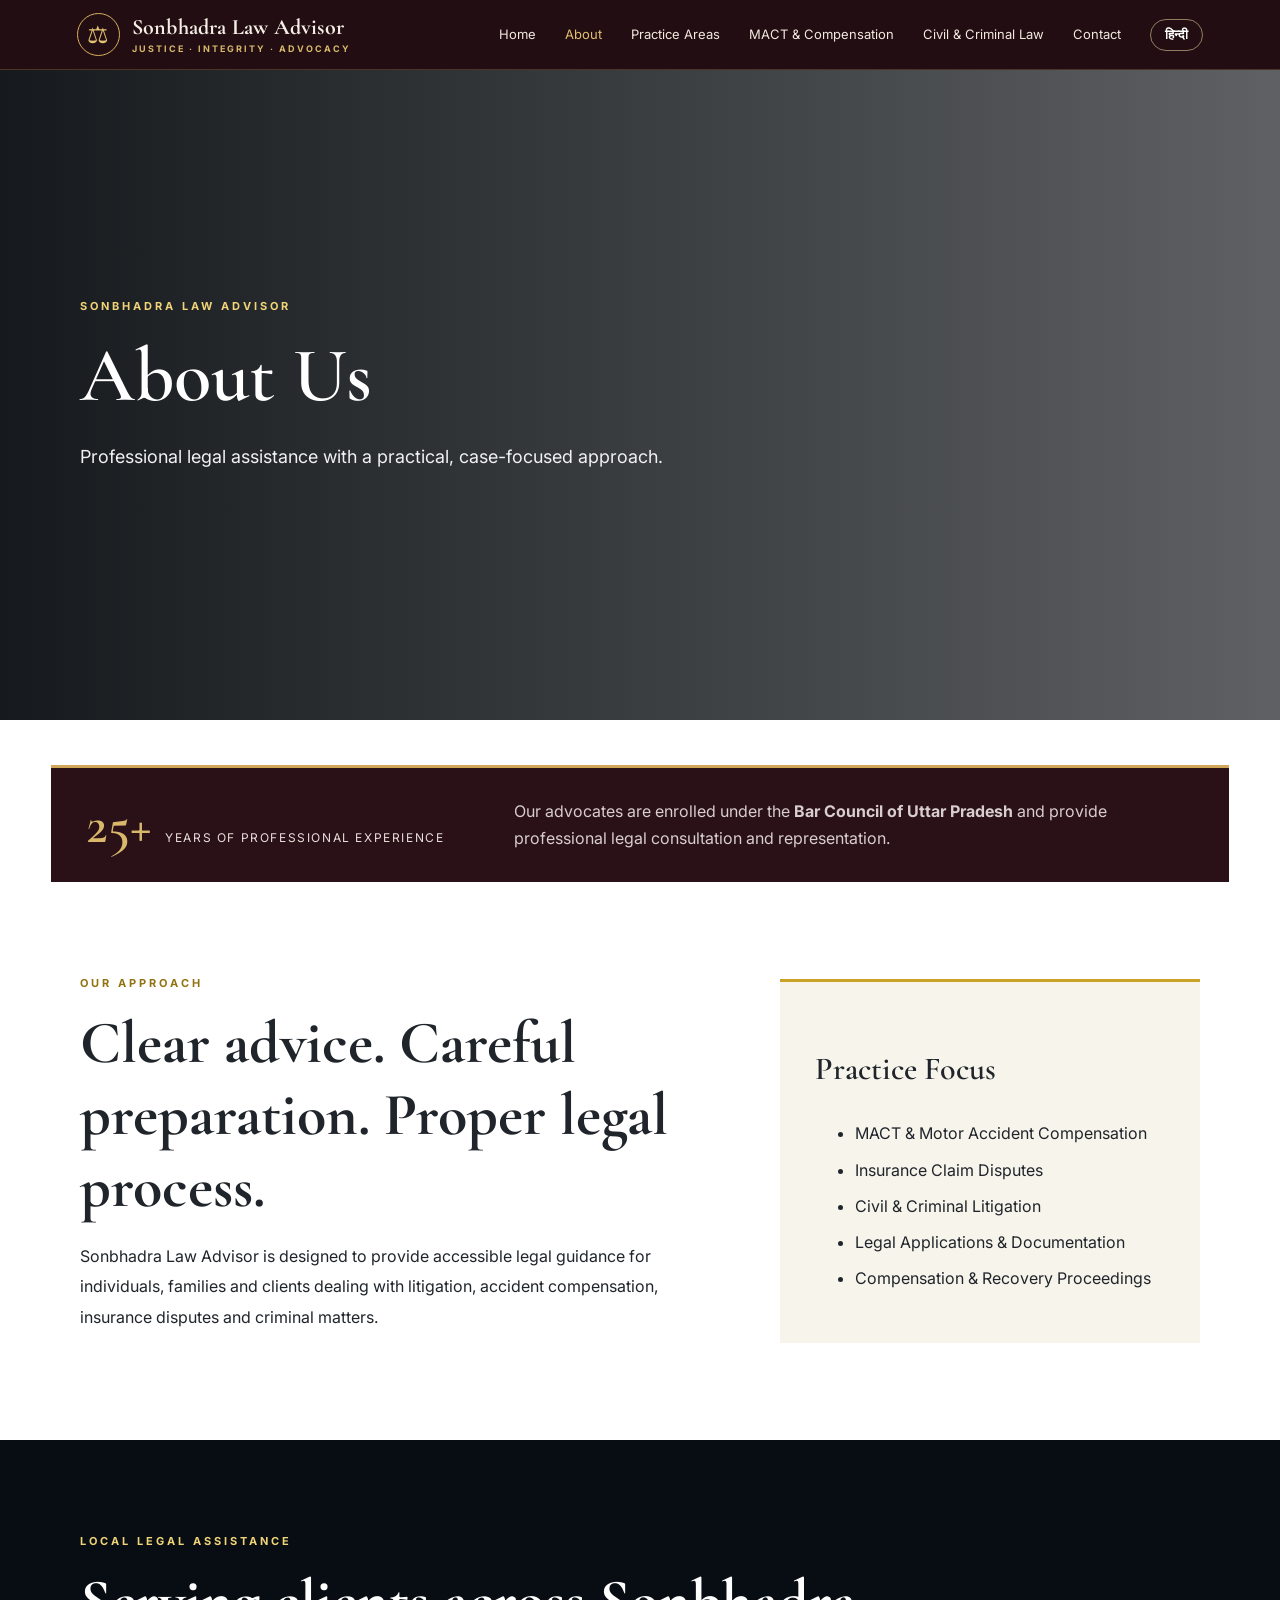
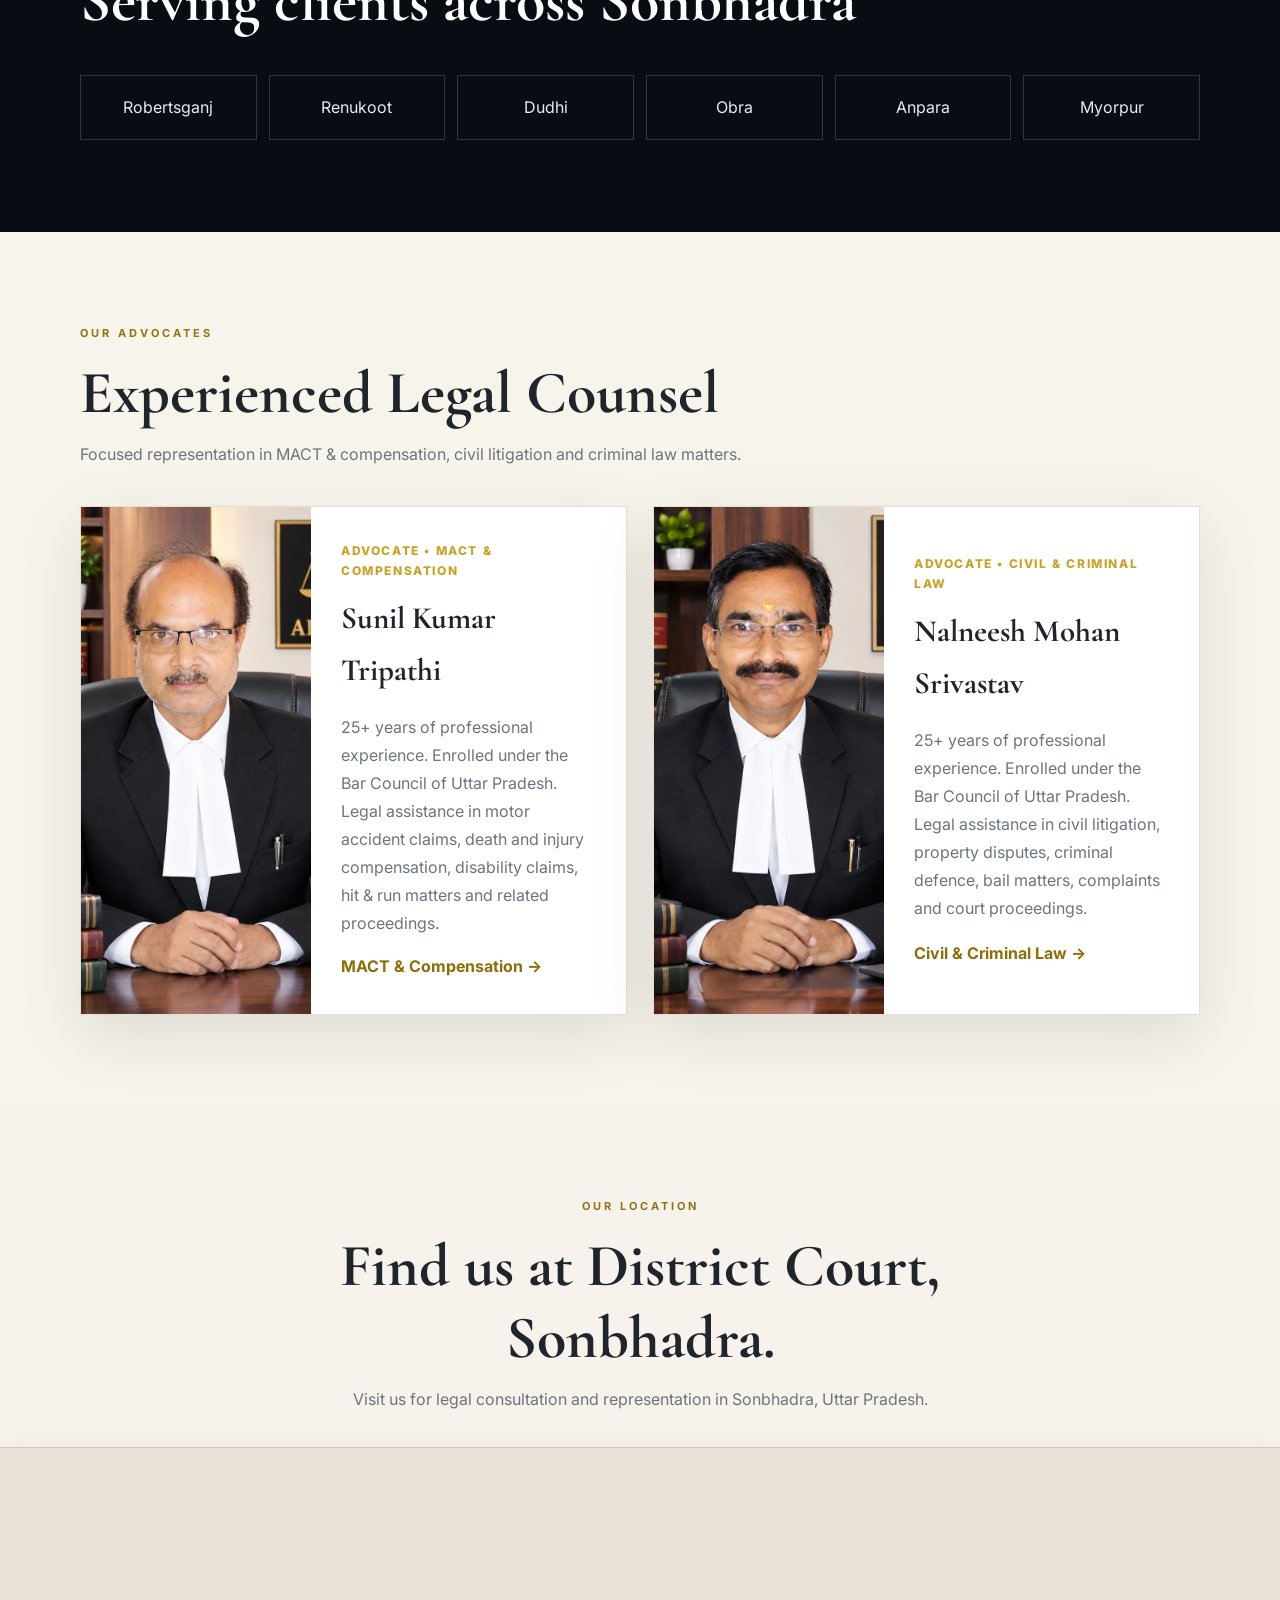
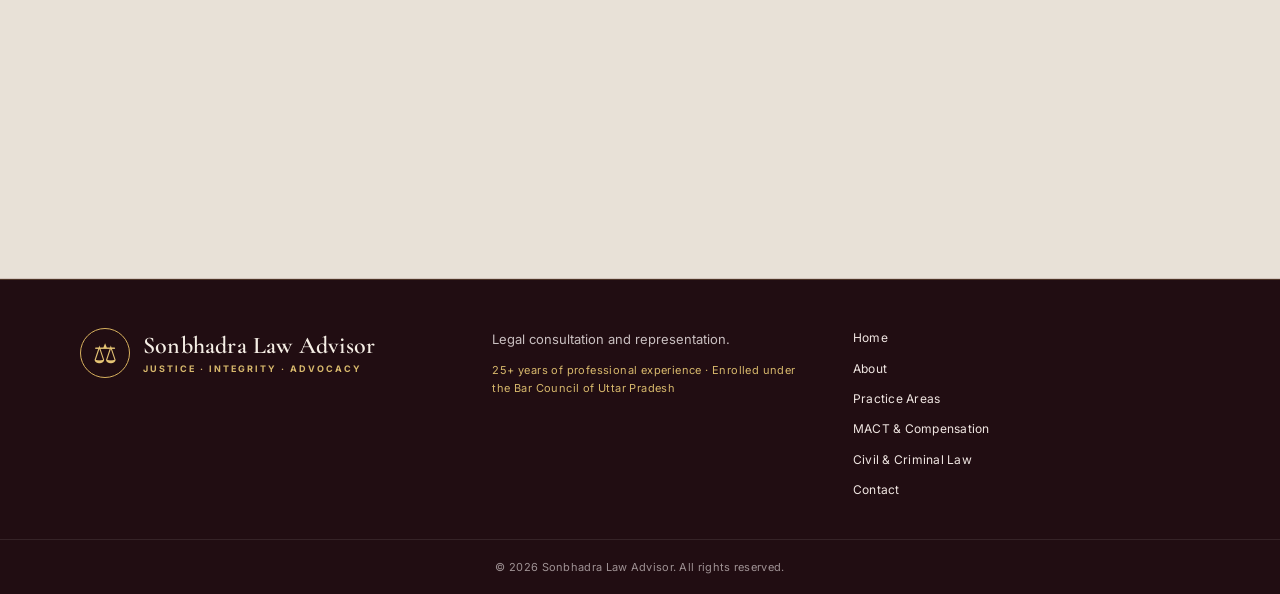
==== commit 444adbba: "Fix active class for About link in navigation" ====
--- a/about.html
+++ b/about.html
@@ -3,7 +3,7 @@
 <html lang="en"><head><meta charset="utf-8"/><meta content="width=device-width,initial-scale=1" name="viewport"/>
 <title>About Sonbhadra Law Advisor | Advocate &amp; Legal Consultant</title>
 <meta content="Learn about Sonbhadra Law Advisor and legal assistance for litigation, compensation, insurance and criminal matters in Sonbhadra." name="description"/>
-<link href="https://sonbhadralawadvisor.com/about.html" rel="canonical"/><link href="style.css" rel="stylesheet"/></head>
+<link href="https://sonbhadralawadvisor.online/about.html" rel="canonical"/><link href="style.css" rel="stylesheet"/></head>
 <body>
 <header class="site-header premium-header">
   <a class="logo" href="index.html">
@@ -12,14 +12,24 @@
   </a>
   <button class="menu-toggle" id="menuToggle" aria-label="Open menu">☰</button>
   <nav id="navLinks">
-    <a class="active" href="index.html" data-en="Home" data-hi="होम">Home</a>
-    <a href="about.html" data-en="About" data-hi="हमारे बारे में">About</a>
+    <a href="index.html" data-en="Home" data-hi="होम">Home</a>
+    <a class="active" href="about.html" data-en="About" data-hi="हमारे बारे में">About</a>
     <a href="services.html" data-en="Practice Areas" data-hi="सेवाएँ">Practice Areas</a>
     <a href="mact-claim-compensation.html" data-en="MACT & Compensation" data-hi="MACT व क्षतिपूर्ति">MACT & Compensation</a>
     <a href="civil-law.html" data-en="Civil & Criminal Law" data-hi="सिविल एवं आपराधिक कानून">Civil & Criminal Law</a>
     <a href="contact.html" data-en="Contact" data-hi="संपर्क">Contact</a>
     <button class="lang-btn" id="langBtn">हिन्दी</button>
   </nav>
+  <!-- Google tag (gtag.js) -->
+<script async src="https://www.googletagmanager.com/gtag/js?id=G-LC73SDHMNC">
+</script>
+<script>
+  window.dataLayer = window.dataLayer || [];
+  function gtag(){dataLayer.push(arguments);}
+  gtag('js', new Date());
+
+  gtag('config', 'G-LC73SDHMNC');
+</script>
 </header>
 <main>
 <section class="page-hero"><div class="container"><p class="eyebrow">SONBHADRA LAW ADVISOR</p><h1 data-en="About Us" data-hi="हमारे बारे में">About Us</h1><p data-en="Professional legal assistance with a practical, case-focused approach." data-hi="व्यावहारिक और मामले-केंद्रित दृष्टिकोण के साथ पेशेवर कानूनी सहायता।">Professional legal assistance with a practical, case-focused approach.</p></div></section>
@@ -83,4 +93,4 @@
     </nav>
   </div>
   <div class="copyright">© <span id="year"></span> Sonbhadra Law Advisor. All rights reserved.</div>
-</footer><script src="script.js"></script></body></html>+</footer><script src="script.js"></script></body></html>
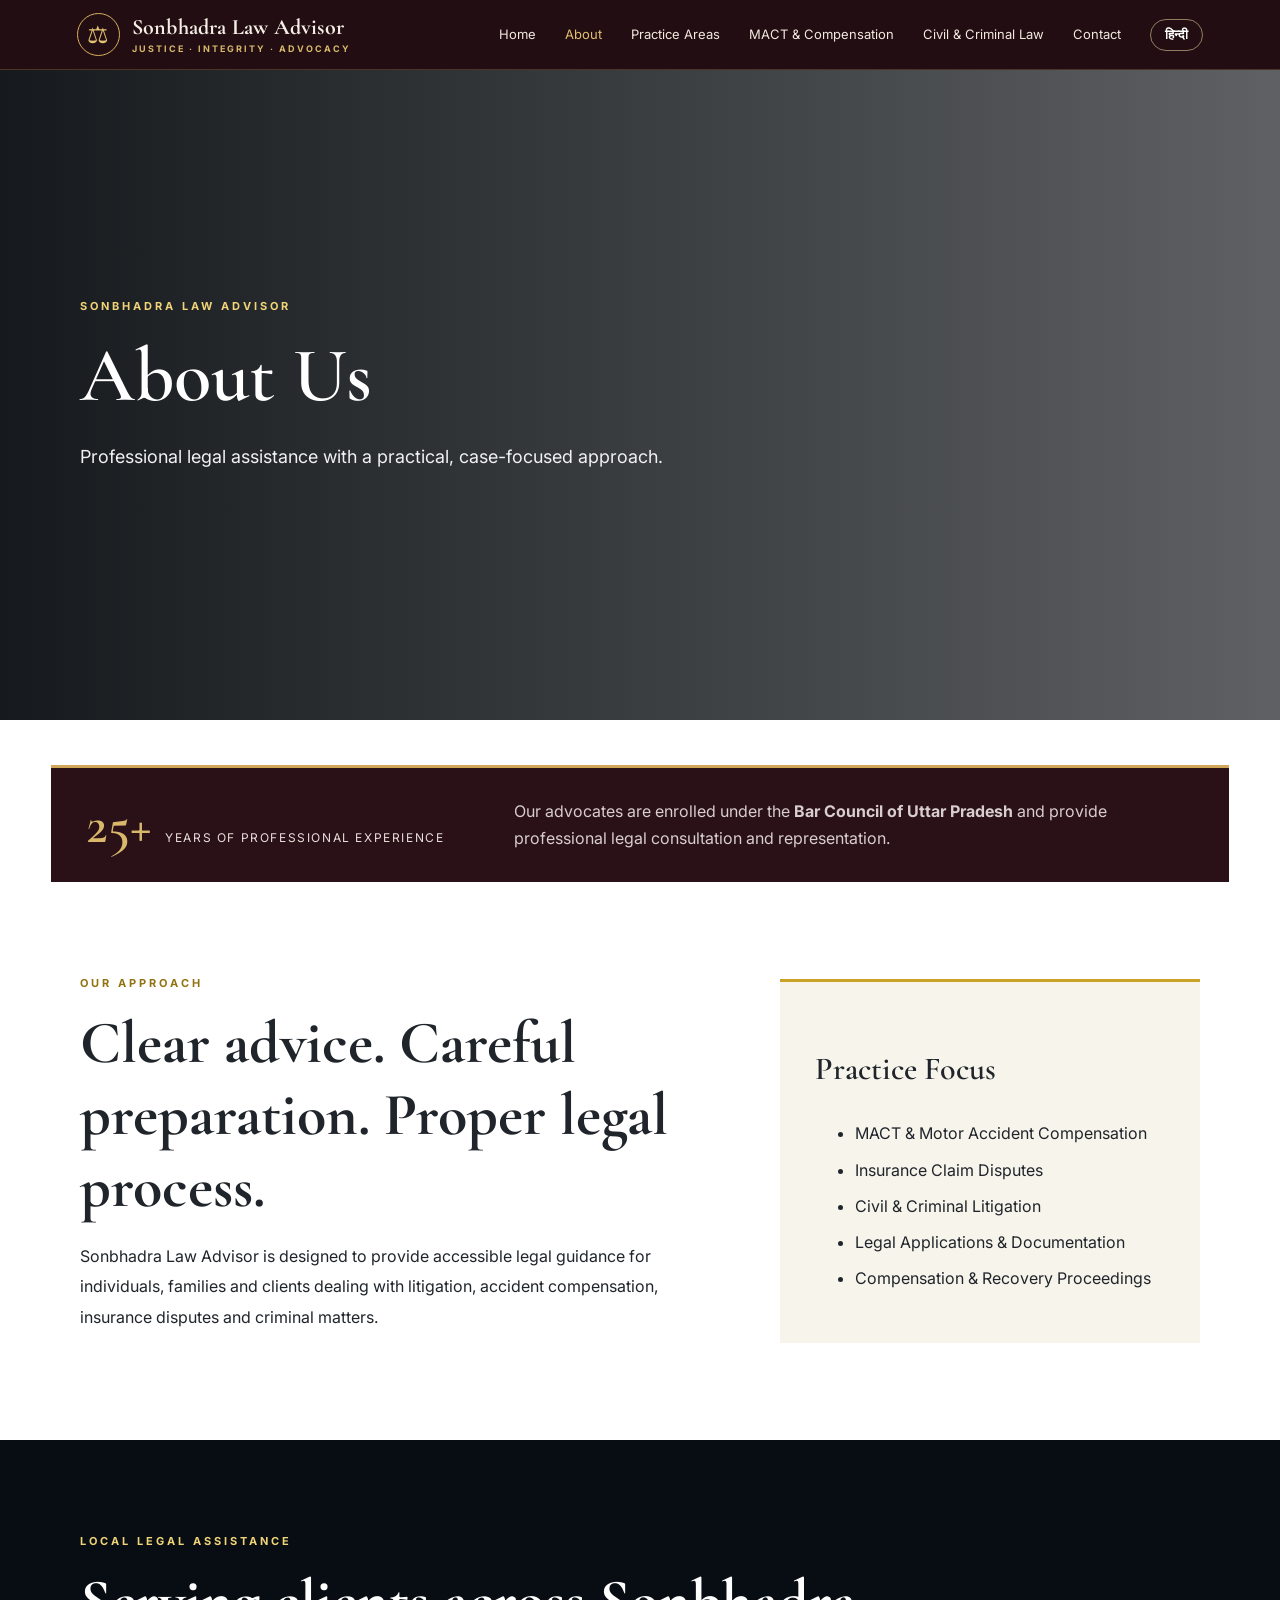
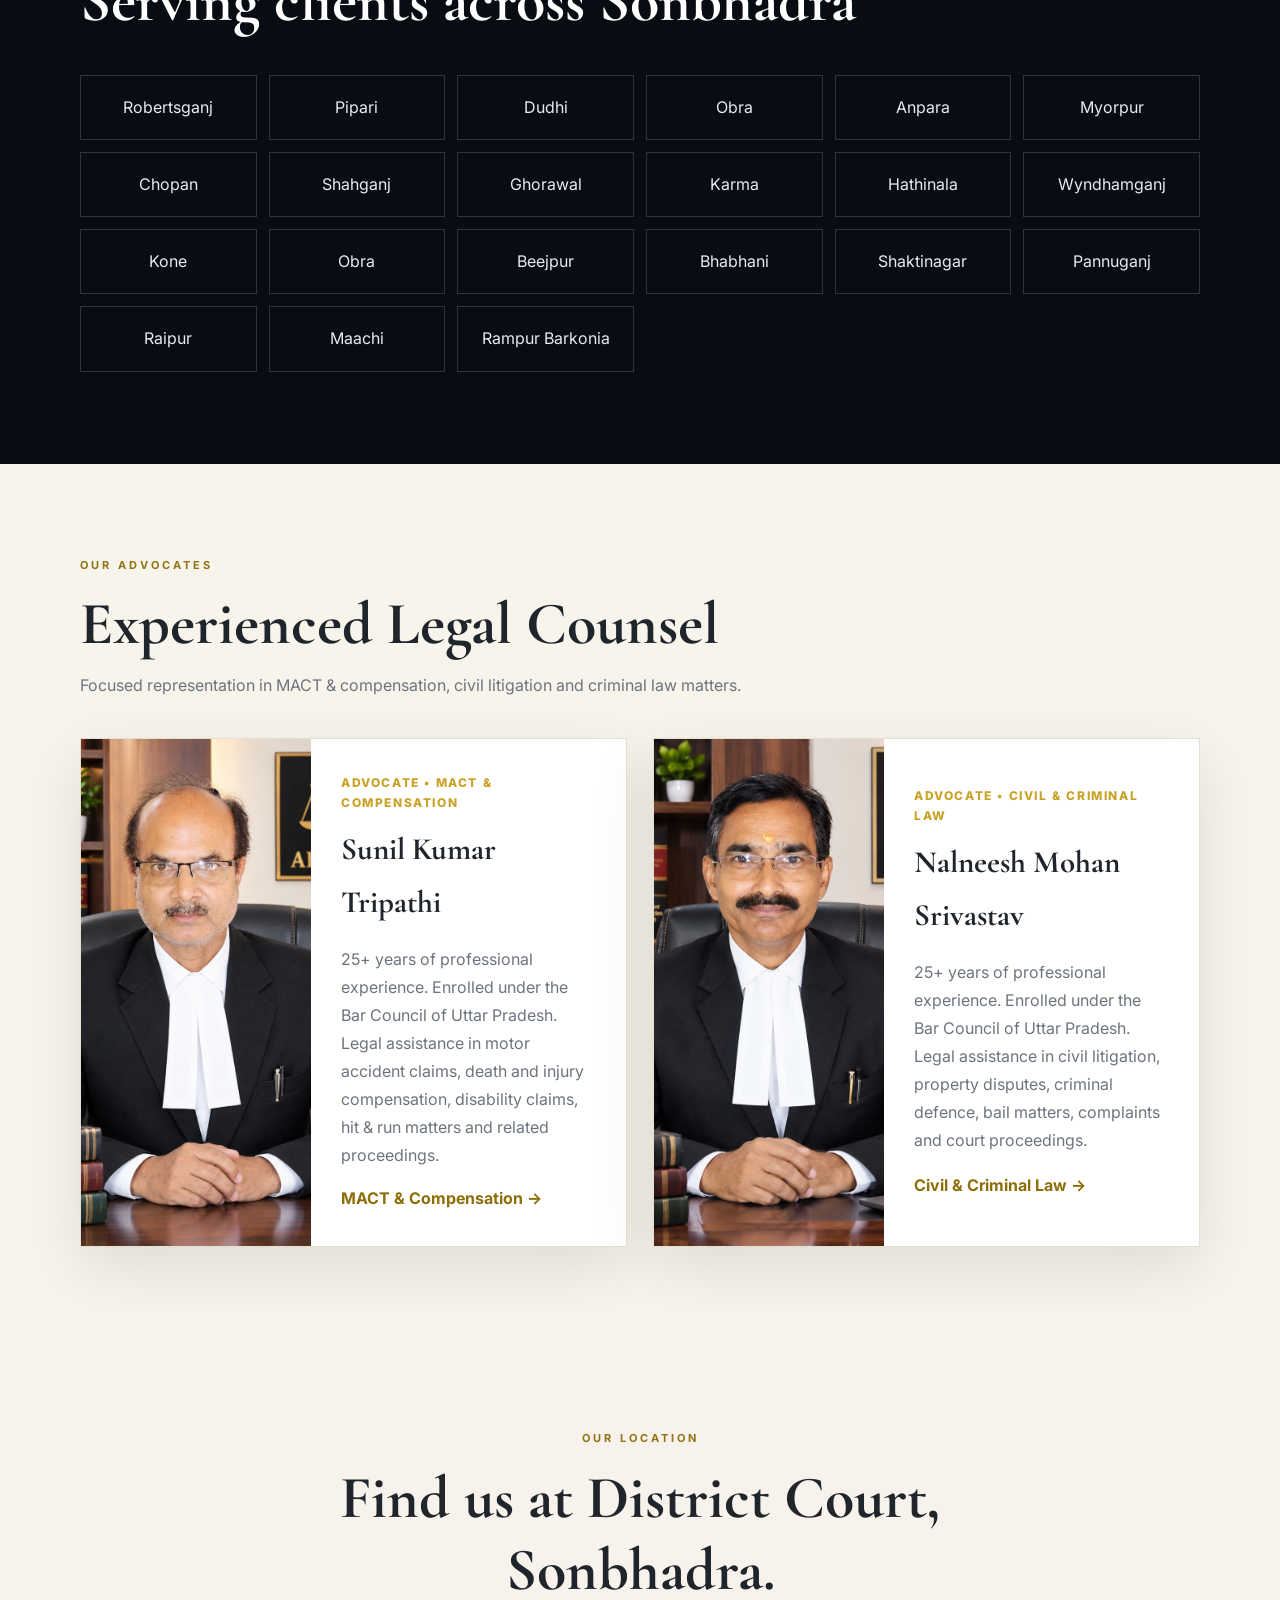
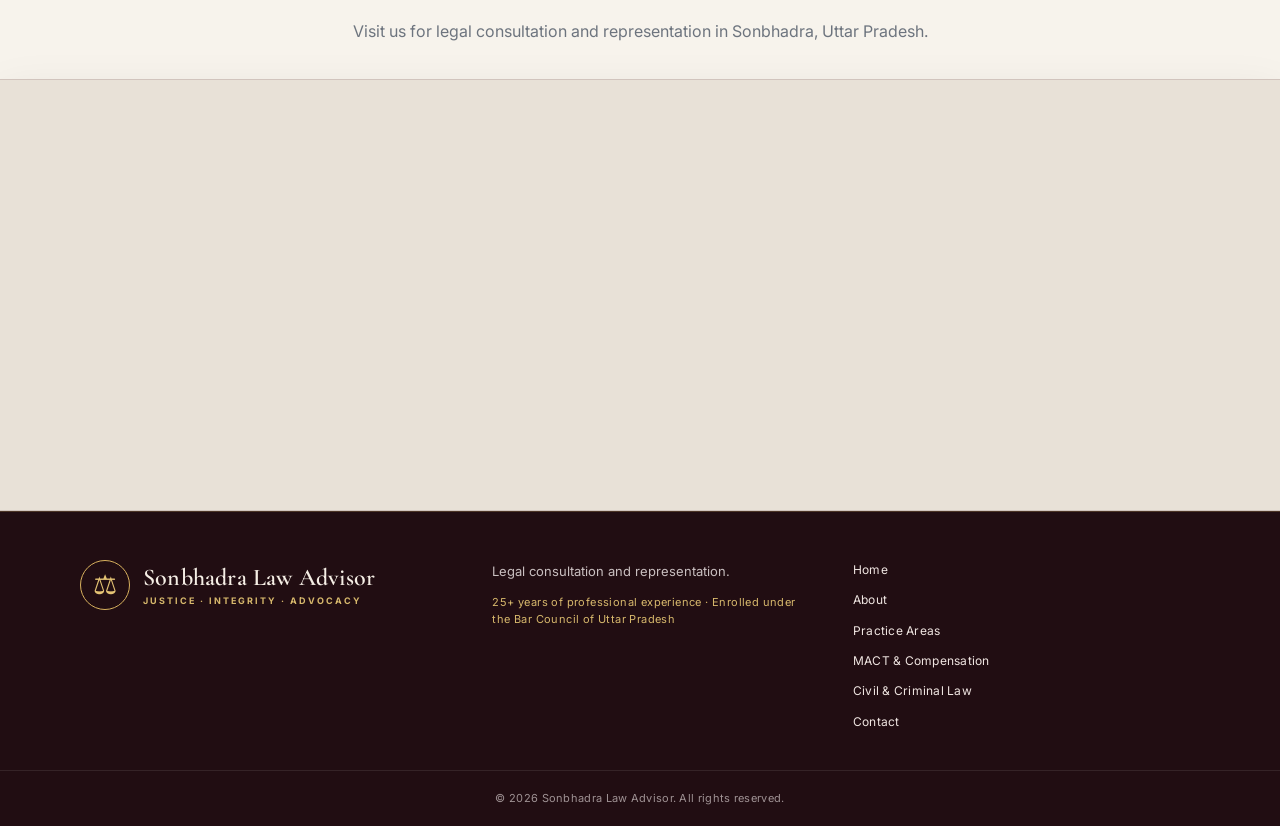
==== commit 5a524498: "Modify local legal assistance areas in about.html Updated the local legal assistance section to incl" ====
--- a/about.html
+++ b/about.html
@@ -35,7 +35,7 @@
 <section class="page-hero"><div class="container"><p class="eyebrow">SONBHADRA LAW ADVISOR</p><h1 data-en="About Us" data-hi="हमारे बारे में">About Us</h1><p data-en="Professional legal assistance with a practical, case-focused approach." data-hi="व्यावहारिक और मामले-केंद्रित दृष्टिकोण के साथ पेशेवर कानूनी सहायता।">Professional legal assistance with a practical, case-focused approach.</p></div></section>
 <div class="experience-banner"><div><span class="experience-number">25+</span><span class="experience-label">Years of professional experience</span></div><p>Our advocates are enrolled under the <strong>Bar Council of Uttar Pradesh</strong> and provide professional legal consultation and representation.</p></div>
 <section class="section"><div class="container split"><div><p class="eyebrow dark">OUR APPROACH</p><h2 data-en="Clear advice. Careful preparation. Proper legal process." data-hi="स्पष्ट सलाह। सावधानीपूर्वक तैयारी। उचित कानूनी प्रक्रिया।">Clear advice. Careful preparation. Proper legal process.</h2><p data-en="Sonbhadra Law Advisor is designed to provide accessible legal guidance for individuals, families and clients dealing with litigation, accident compensation, insurance disputes and criminal matters." data-hi="सोनभद्र लॉ एडवाइजर का उद्देश्य व्यक्तियों, परिवारों और ऐसे क्लाइंट्स को सुलभ कानूनी मार्गदर्शन देना है जो वाद-विवाद, दुर्घटना क्षतिपूर्ति, बीमा विवाद और आपराधिक मामलों से जुड़े हैं।">Sonbhadra Law Advisor is designed to provide accessible legal guidance for individuals, families and clients dealing with litigation, accident compensation, insurance disputes and criminal matters.</p></div><div class="info-panel"><h3 data-en="Practice Focus" data-hi="प्रमुख कार्यक्षेत्र">Practice Focus</h3><ul><li>MACT &amp; Motor Accident Compensation</li><li>Insurance Claim Disputes</li><li>Civil &amp; Criminal Litigation</li><li>Legal Applications &amp; Documentation</li><li>Compensation &amp; Recovery Proceedings</li></ul></div></div></section>
-<section class="dark-section section"><div class="container"><div class="section-head light"><p class="eyebrow">LOCAL LEGAL ASSISTANCE</p><h2 data-en="Serving clients across Sonbhadra" data-hi="सोनभद्र के विभिन्न क्षेत्रों में कानूनी सहायता">Serving clients across Sonbhadra</h2></div><div class="area-grid"><div>Robertsganj</div><div>Renukoot</div><div>Dudhi</div><div>Obra</div><div>Anpara</div><div>Myorpur</div></div></div></section>
+<section class="dark-section section"><div class="container"><div class="section-head light"><p class="eyebrow">LOCAL LEGAL ASSISTANCE</p><h2 data-en="Serving clients across Sonbhadra" data-hi="सोनभद्र के विभिन्न क्षेत्रों में कानूनी सहायता">Serving clients across Sonbhadra</h2></div><div class="area-grid"><div>Robertsganj</div><div>Pipari</div><div>Dudhi</div><div>Obra</div><div>Anpara</div><div>Myorpur</div><div>Chopan</div><div>Shahganj</div><div>Ghorawal</div><div>Karma</div><div>Hathinala</div><div>Wyndhamganj</div><div>Kone</div><div>Obra</div><div>Beejpur</div><div>Bhabhani</div><div>Shaktinagar</div><div>Pannuganj</div><div>Raipur</div><div>Maachi</div><div>Rampur Barkonia</div></div></div></section>
 </main>
 <section class="advocates-section section">
 <div class="container">
